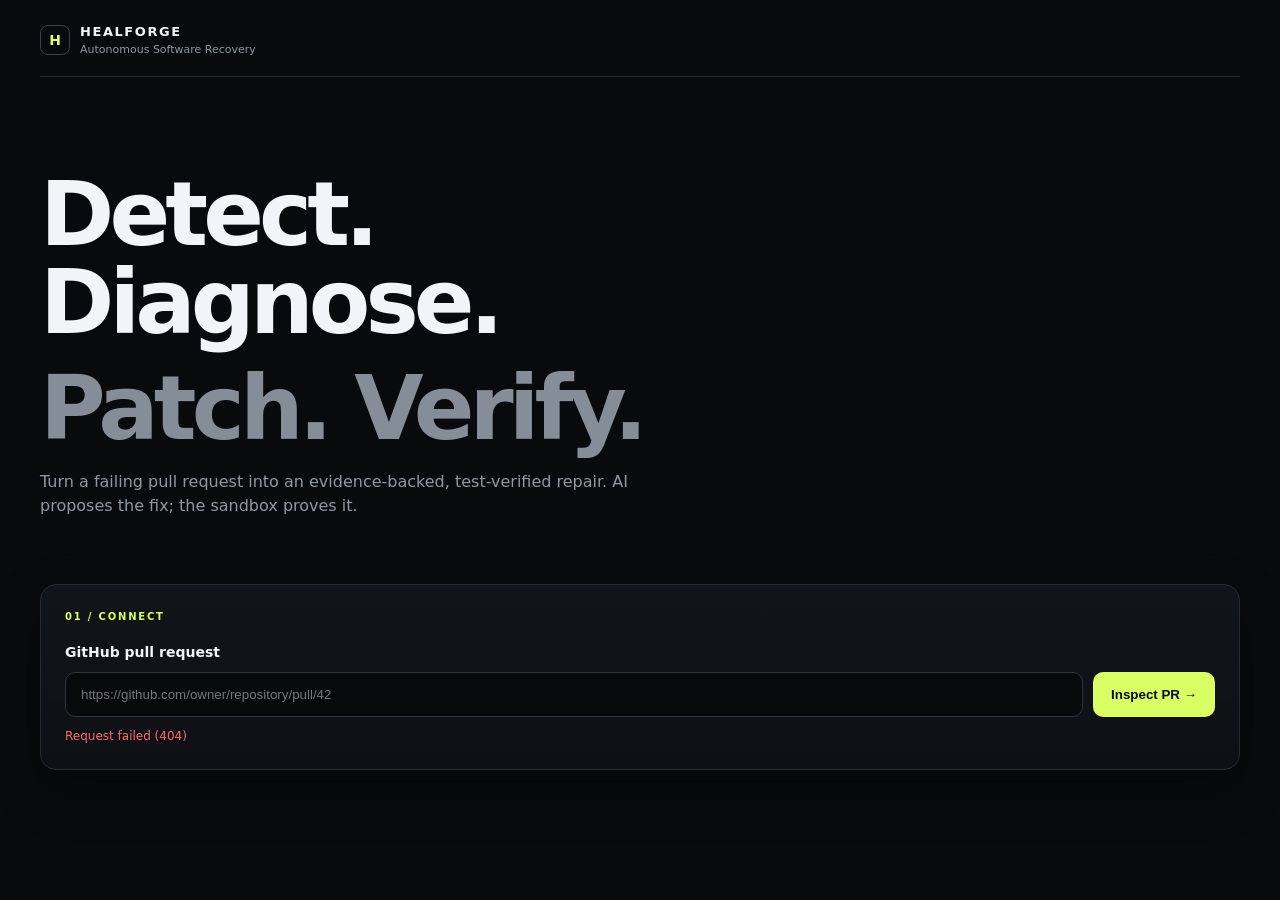
==== static/index.html @ f7b321ee "Initial working HEALFORGE recovery pipeline" ====
<!doctype html>
<html lang="en">
<head>
<meta charset="utf-8" />
<meta name="viewport" content="width=device-width,initial-scale=1" />
<title>HEALFORGE — Autonomous Software Recovery</title>
<link rel="stylesheet" href="/static/styles.css" />
</head>
<body>
<div class="shell">
<header class="topbar">
  <div class="brand"><span class="mark">H</span><div><strong>HEALFORGE</strong><small>Autonomous Software Recovery</small></div></div>
</header>
<main>
<section class="hero">
  <h1>Detect. Diagnose.</h1><h1><span>Patch. Verify.</span></h1>
  <p>Turn a failing pull request into an evidence-backed, test-verified repair. AI proposes the fix; the sandbox proves it.</p>
</section>
<section class="card input-card">
  <div class="section-label">01 / CONNECT</div>
  <label for="prUrl">GitHub pull request</label>
  <div class="input-row"><input id="prUrl" placeholder="https://github.com/owner/repository/pull/42" autocomplete="off" /><button id="inspect">Inspect PR <span>→</span></button></div>
  <div id="config" class="hint"></div>
</section>
<section id="workspace" class="hidden">
  <div class="grid two">
    <section class="card">
      <div class="section-label">02 / EVIDENCE</div>
      <div id="prMeta"></div>
      <div class="metric-row"><div><b id="fileCount">0</b><small>changed files</small></div><div><b id="checkCount">0</b><small>CI checks</small></div><div><b id="contextChars">0</b><small>context chars</small></div></div>
      <div id="files" class="file-list"></div>
    </section>
    <section class="card pipeline">
      <div class="section-label">03 / RECOVERY PIPELINE</div>
      <div class="stage active" id="stageInspect"><span>01</span><div><b>Repository evidence</b><small>PR diff, checks, changed files</small></div><em>READY</em></div>
      <div class="stage" id="stageDiagnose"><span>02</span><div><b>AI diagnosis</b><small>Root cause and repair strategy</small></div><em>WAITING</em></div>
      <div class="stage" id="stageRepair"><span>03</span><div><b>Patch generation</b><small>Minimal unified diff</small></div><em>WAITING</em></div>
      <div class="stage" id="stageVerify"><span>04</span><div><b>Sandbox verification</b><small>Apply patch, run tests</small></div><em>WAITING</em></div>
      <button class="primary full" id="runRecovery">Run recovery</button>
    </section>
  </div>
  <section id="diagnosisCard" class="card hidden result-card"></section>
  <section id="patchCard" class="card hidden result-card"></section>
  <section id="verifyCard" class="card hidden result-card"></section>
</section>
</main>
</div>
<script src="/static/app.js"></script>
</body>
</html>
---- static/styles.css ----
:root{
    --bg:#090a0c;
    --panel:#101216;
    --panel2:#14171c;
    --line:#262a31;
    --text:#f2f4f7;
    --muted:#8f98a5;
    --accent:#d9ff65;
    --danger:#ff6b6b;
    --blue:#78a9ff}
    *{
        box-sizing:border-box
    }
    body {
    margin: 0;
    background: #090a0c;
    color: var(--text);
    font: 14px/1.5 Inter, ui-sans-serif, system-ui, -apple-system, "Segoe UI", sans-serif;
    }
    .shell {
    width: 100%;
    max-width: none;
    margin: 0;
    padding: 22px 40px;
    }
    .topbar
    {display:flex;
        justify-content:space-between;
        align-items:center;
        border-bottom:1px solid var(--line)
        ;padding-bottom:18px
    }
    .brand{
        display:flex;
        gap:10px;
        align-items:center
    }
    .brand strong{
        display:block;
        letter-spacing:.12em;
        font-size:13px
    }
    .brand small{
        display:block;
        color:var(--muted);
        font-size:11px
    }
    .mark{
        display:grid;
        place-items:center;
        width:30px;
        height:30px;
        border:1px solid #3b414a;
        border-radius:8px;
        color:var(--accent);
        font-weight:800
    }
    .hero{
        padding:76px 0 50px;
        max-width:760px
    }
    .eyebrow,.section-label{
        color:var(--accent);
        font-size:10px;
        letter-spacing:.18em;
        font-weight:800
    }
    .hero h1 {
    font-size: clamp(56px, 7vw, 96px);
    line-height: 0.98;
    letter-spacing: -0.055em;
    margin: 18px 0;
    }
    .hero h1 span{
        color:#858d98
    }
    .hero p{
        max-width:650px;
        color:var(--muted);
        font-size:16px
    }
    .card{
        background:linear-gradient(180deg,#111419,#0e1014);
        border:1px solid var(--line);
        border-radius:16px;
        padding:24px;
        box-shadow:0 20px 50px #0005
    }
    .input-card label{
        display:block;
        margin:18px 0 9px;
        font-weight:700
    }.input-row{
        display:flex;
        gap:10px
    }
    .input-row input{
        flex:1;
        min-width:0;
        background:#08090b;
        border:1px solid #30353d;
        color:var(--text);
        border-radius:10px;
        padding:14px 15px;
        outline:none
    }
    .input-row input:focus{
        border-color:#707b8a
    }
    .button,button{
        border:0;
        cursor:pointer
    }
    .input-row button,.primary{
        background:var(--accent);
        color:#0a0c08;
        font-weight:800;
        border-radius:10px;
        padding:0 18px
    }
    .hint{
        margin-top:10px;
        color:var(--muted);
        font-size:12px
    }
    .grid.two{
        display:grid;
        grid-template-columns:1.25fr .75fr;
        gap:16px;
        margin-top:16px
    }.metric-row{
        display:flex;
        gap:34px;
        border-top:1px solid var(--line);
        border-bottom:1px solid var(--line);
        padding:16px 0;margin:20px 0
    }
    .metric-row b{
        display:block;font-size:20px
    }
    .metric-row small{
        color:var(--muted)
    }
    .file-list{
        display:grid;
        gap:7px
    }
    .file{
        display:flex;
        justify-content:space-between;
        gap:10px;
        background:#0a0c0f;
        border:1px solid #20242b;
        padding:9px 11px;
        border-radius:8px;
        font-family:ui-monospace,monospace;
        font-size:11px
    }
    .file em{
        font-style:normal;
        color:var(--muted)
    }
    .stage{
        display:grid;
        grid-template-columns:32px 1fr auto;
        gap:10px;
        align-items:center;
        padding:13px 0;
        border-bottom:1px solid var(--line)
    }
    .stage>span{
        color:#5e6672;
        font-family:ui-monospace
    }
    .stage b{
        display:block
    }
    .stage small{
        display:block;
        color:var(--muted);
        font-size:11px
    }
    .stage em{
        font-style:normal;
        color:#555d68;
        font-size:9px;
        letter-spacing:.1em
    }
    .stage.active em{
        color:var(--accent)
    }
    .stage.done em{
        color:var(--accent)
    }
    .stage.fail em{
        color:var(--danger)
    }
    .full{
        width:100%;
        height:46px;
        margin-top:20px
    }
    .result-card{
        margin-top:16px
    }
    .result-title{
        display:flex;
        justify-content:space-between;
        align-items:center
    }
    .result-title h2{
        margin:0;
        font-size:20px
    }
    .pill{
        font-size:10px;
        padding:5px 8px;
        border-radius:20px;
        border:1px solid #343941;
        color:var(--muted)
    }
    .pill.good{
        color:var(--accent);
        border-color:#46522d
    }
    .pill.bad{
        color:var(--danger);
        border-color:#553131
    }
    .content{
        color:#c8cdd5
    }
    .code{
        white-space:pre-wrap;
        background:#08090b;
        border:1px solid #242830;
        border-radius:10px;
        padding:16px;
        overflow:auto;
        font:12px/1.55 ui-monospace,SFMono-Regular,Consolas,monospace
    }
    .kv{
        display:grid;
        grid-template-columns:150px 1fr;
        gap:9px;
        margin-top:18px
    }
    .kv b{
        color:#fff
    }
    .kv span{
        color:var(--muted)
    }
    .actions{
        display:flex;
        gap:10px;
        margin-top:16px
    }
    .secondary{
        background:#1a1e24;
        color:#e6e9ed;
        border:1px solid #30353d;
        border-radius:9px;
                        padding:10px 14px
    }
    .hidden{
        display:none
    }
    footer{
        display:flex;
        justify-content:space-between;
        color:#59616d;
        font-size:10px;
        letter-spacing:.1em;
        padding:45px 0 20px;
        border-top:1px solid var(--line);
        margin-top:55px
    }
    @media(max-width:800px){
        .grid.two{
            grid-template-columns:1fr
        }
        .input-row{
            flex-direction:column
        }
        .input-row button{
            height:45px
        }
        .hero{
            padding-top:50px
        }
        .hero h1{
            font-size:56px
        }
        .shell{
            padding:16px
        }
        .kv{
            grid-template-columns:1fr
        }
        footer{
            display:block
        }
        footer span{
            display:block;
            margin:6px 0
        }
    }
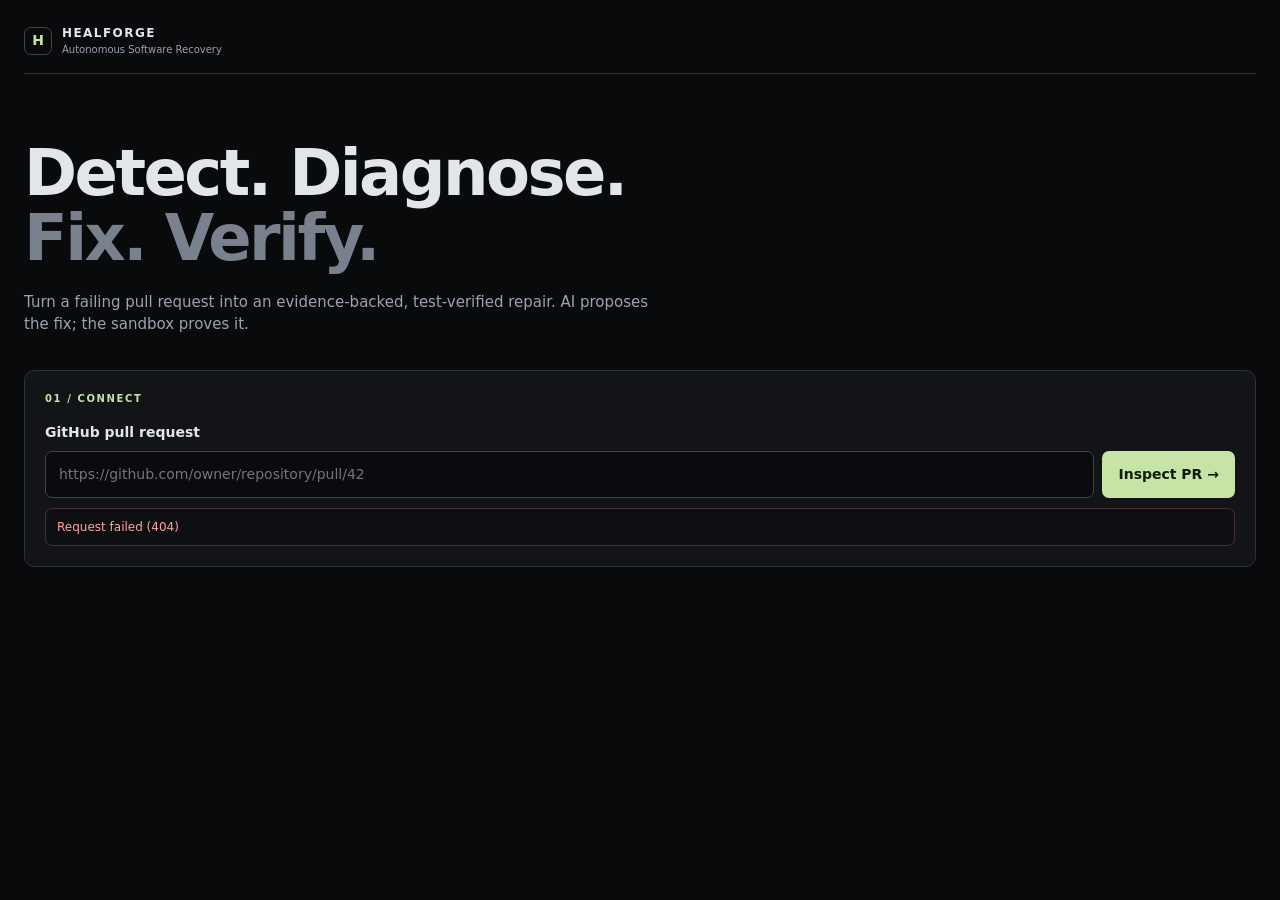
==== commit 4c68e26c: "HEALFORGE stable end-to-end recovery pipeline" ====
--- a/static/index.html
+++ b/static/index.html
@@ -13,7 +13,8 @@
 </header>
 <main>
 <section class="hero">
-  <h1>Detect. Diagnose.</h1><h1><span>Patch. Verify.</span></h1>
+  <h1>Detect. Diagnose.</h1>
+  <h1><span>Fix. Verify.</span></h1>
   <p>Turn a failing pull request into an evidence-backed, test-verified repair. AI proposes the fix; the sandbox proves it.</p>
 </section>
 <section class="card input-card">
@@ -21,6 +22,7 @@
   <label for="prUrl">GitHub pull request</label>
   <div class="input-row"><input id="prUrl" placeholder="https://github.com/owner/repository/pull/42" autocomplete="off" /><button id="inspect">Inspect PR <span>→</span></button></div>
   <div id="config" class="hint"></div>
+  <div id="notice" class="notice hidden" role="status" aria-live="polite"></div>
 </section>
 <section id="workspace" class="hidden">
   <div class="grid two">
--- a/static/styles.css
+++ b/static/styles.css
@@ -1,308 +1,349 @@
-:root{
-    --bg:#090a0c;
-    --panel:#101216;
-    --panel2:#14171c;
-    --line:#262a31;
-    --text:#f2f4f7;
-    --muted:#8f98a5;
-    --accent:#d9ff65;
-    --danger:#ff6b6b;
-    --blue:#78a9ff}
-    *{
-        box-sizing:border-box
-    }
-    body {
-    margin: 0;
-    background: #090a0c;
-    color: var(--text);
-    font: 14px/1.5 Inter, ui-sans-serif, system-ui, -apple-system, "Segoe UI", sans-serif;
-    }
-    .shell {
-    width: 100%;
-    max-width: none;
-    margin: 0;
-    padding: 22px 40px;
-    }
-    .topbar
-    {display:flex;
-        justify-content:space-between;
-        align-items:center;
-        border-bottom:1px solid var(--line)
-        ;padding-bottom:18px
-    }
-    .brand{
-        display:flex;
-        gap:10px;
-        align-items:center
-    }
-    .brand strong{
-        display:block;
-        letter-spacing:.12em;
-        font-size:13px
-    }
-    .brand small{
-        display:block;
-        color:var(--muted);
-        font-size:11px
-    }
-    .mark{
-        display:grid;
-        place-items:center;
-        width:30px;
-        height:30px;
-        border:1px solid #3b414a;
-        border-radius:8px;
-        color:var(--accent);
-        font-weight:800
-    }
-    .hero{
-        padding:76px 0 50px;
-        max-width:760px
-    }
-    .eyebrow,.section-label{
-        color:var(--accent);
-        font-size:10px;
-        letter-spacing:.18em;
-        font-weight:800
-    }
-    .hero h1 {
-    font-size: clamp(56px, 7vw, 96px);
-    line-height: 0.98;
-    letter-spacing: -0.055em;
-    margin: 18px 0;
-    }
-    .hero h1 span{
-        color:#858d98
-    }
-    .hero p{
-        max-width:650px;
-        color:var(--muted);
-        font-size:16px
-    }
-    .card{
-        background:linear-gradient(180deg,#111419,#0e1014);
-        border:1px solid var(--line);
-        border-radius:16px;
-        padding:24px;
-        box-shadow:0 20px 50px #0005
-    }
-    .input-card label{
-        display:block;
-        margin:18px 0 9px;
-        font-weight:700
-    }.input-row{
-        display:flex;
-        gap:10px
-    }
-    .input-row input{
-        flex:1;
-        min-width:0;
-        background:#08090b;
-        border:1px solid #30353d;
-        color:var(--text);
-        border-radius:10px;
-        padding:14px 15px;
-        outline:none
-    }
-    .input-row input:focus{
-        border-color:#707b8a
-    }
-    .button,button{
-        border:0;
-        cursor:pointer
-    }
-    .input-row button,.primary{
-        background:var(--accent);
-        color:#0a0c08;
-        font-weight:800;
-        border-radius:10px;
-        padding:0 18px
-    }
-    .hint{
-        margin-top:10px;
-        color:var(--muted);
-        font-size:12px
-    }
-    .grid.two{
-        display:grid;
-        grid-template-columns:1.25fr .75fr;
-        gap:16px;
-        margin-top:16px
-    }.metric-row{
-        display:flex;
-        gap:34px;
-        border-top:1px solid var(--line);
-        border-bottom:1px solid var(--line);
-        padding:16px 0;margin:20px 0
-    }
-    .metric-row b{
-        display:block;font-size:20px
-    }
-    .metric-row small{
-        color:var(--muted)
-    }
-    .file-list{
-        display:grid;
-        gap:7px
-    }
-    .file{
-        display:flex;
-        justify-content:space-between;
-        gap:10px;
-        background:#0a0c0f;
-        border:1px solid #20242b;
-        padding:9px 11px;
-        border-radius:8px;
-        font-family:ui-monospace,monospace;
-        font-size:11px
-    }
-    .file em{
-        font-style:normal;
-        color:var(--muted)
-    }
-    .stage{
-        display:grid;
-        grid-template-columns:32px 1fr auto;
-        gap:10px;
-        align-items:center;
-        padding:13px 0;
-        border-bottom:1px solid var(--line)
-    }
-    .stage>span{
-        color:#5e6672;
-        font-family:ui-monospace
-    }
-    .stage b{
-        display:block
-    }
-    .stage small{
-        display:block;
-        color:var(--muted);
-        font-size:11px
-    }
-    .stage em{
-        font-style:normal;
-        color:#555d68;
-        font-size:9px;
-        letter-spacing:.1em
-    }
-    .stage.active em{
-        color:var(--accent)
-    }
-    .stage.done em{
-        color:var(--accent)
-    }
-    .stage.fail em{
-        color:var(--danger)
-    }
-    .full{
-        width:100%;
-        height:46px;
-        margin-top:20px
-    }
-    .result-card{
-        margin-top:16px
-    }
-    .result-title{
-        display:flex;
-        justify-content:space-between;
-        align-items:center
-    }
-    .result-title h2{
-        margin:0;
-        font-size:20px
-    }
-    .pill{
-        font-size:10px;
-        padding:5px 8px;
-        border-radius:20px;
-        border:1px solid #343941;
-        color:var(--muted)
-    }
-    .pill.good{
-        color:var(--accent);
-        border-color:#46522d
-    }
-    .pill.bad{
-        color:var(--danger);
-        border-color:#553131
-    }
-    .content{
-        color:#c8cdd5
-    }
-    .code{
-        white-space:pre-wrap;
-        background:#08090b;
-        border:1px solid #242830;
-        border-radius:10px;
-        padding:16px;
-        overflow:auto;
-        font:12px/1.55 ui-monospace,SFMono-Regular,Consolas,monospace
-    }
-    .kv{
-        display:grid;
-        grid-template-columns:150px 1fr;
-        gap:9px;
-        margin-top:18px
-    }
-    .kv b{
-        color:#fff
-    }
-    .kv span{
-        color:var(--muted)
-    }
-    .actions{
-        display:flex;
-        gap:10px;
-        margin-top:16px
-    }
-    .secondary{
-        background:#1a1e24;
-        color:#e6e9ed;
-        border:1px solid #30353d;
-        border-radius:9px;
-                        padding:10px 14px
-    }
-    .hidden{
-        display:none
-    }
-    footer{
-        display:flex;
-        justify-content:space-between;
-        color:#59616d;
-        font-size:10px;
-        letter-spacing:.1em;
-        padding:45px 0 20px;
-        border-top:1px solid var(--line);
-        margin-top:55px
-    }
-    @media(max-width:800px){
-        .grid.two{
-            grid-template-columns:1fr
-        }
-        .input-row{
-            flex-direction:column
-        }
-        .input-row button{
-            height:45px
-        }
-        .hero{
-            padding-top:50px
-        }
-        .hero h1{
-            font-size:56px
-        }
-        .shell{
-            padding:16px
-        }
-        .kv{
-            grid-template-columns:1fr
-        }
-        footer{
-            display:block
-        }
-        footer span{
-            display:block;
-            margin:6px 0
-        }
-    }
+:root {
+  --bg: #090a0c;
+  --panel: #121418;
+  --panel-soft: #0e0f12;
+  --line: #2c313a;
+  --line-strong: #3e4451;
+  --text: #e2e5e9;
+  --muted: #9ba3b0;
+  --accent: #c5e4a5;
+  --accent-ink: #111a0d;
+  --danger: #fca5a5;
+  --success: #86efac;
+}
+
+* { box-sizing: border-box; }
+
+html { background: var(--bg); }
+
+body {
+  margin: 0;
+  background: var(--bg);
+  color: var(--text);
+  font: 14px/1.5 Inter, ui-sans-serif, system-ui, -apple-system, "Segoe UI", sans-serif;
+}
+
+button, input { font: inherit; }
+
+.shell {
+  width: min(1380px, calc(100% - 48px));
+  margin: 0 auto;
+  padding: 24px 0 34px;
+}
+
+.topbar {
+  display: flex;
+  align-items: center;
+  border-bottom: 1px solid var(--line);
+  padding-bottom: 16px;
+}
+
+.brand {
+  display: flex;
+  gap: 10px;
+  align-items: center;
+}
+
+.brand strong {
+  display: block;
+  letter-spacing: .12em;
+  font-size: 12px;
+}
+
+.brand small {
+  display: block;
+  color: var(--muted);
+  font-size: 10px;
+}
+
+.mark {
+  display: grid;
+  place-items: center;
+  width: 28px;
+  height: 28px;
+  border: 1px solid var(--line-strong);
+  border-radius: 7px;
+  color: var(--accent);
+  font-weight: 800;
+}
+
+.hero {
+  padding: 54px 0 34px;
+  max-width: 760px;
+}
+
+.eyebrow, .section-label {
+  color: var(--accent);
+  font-size: 10px;
+  letter-spacing: .16em;
+  font-weight: 800;
+}
+
+.hero h1 {
+  font-size: clamp(48px, 5vw, 78px);
+  line-height: .99;
+  letter-spacing: -.04em;
+  margin: 14px 0 0;
+}
+
+.hero h1 + h1 { margin-top: 2px; }
+
+.hero h1 span { color: #78818d; }
+
+.hero p {
+  max-width: 650px;
+  color: var(--muted);
+  font-size: 15px;
+  margin: 20px 0 0;
+}
+
+.card {
+  background: var(--panel);
+  border: 1px solid var(--line);
+  border-radius: 10px;
+  padding: 20px;
+}
+
+.input-card label {
+  display: block;
+  margin: 16px 0 8px;
+  font-weight: 700;
+}
+
+.input-row {
+  display: flex;
+  gap: 8px;
+}
+
+.input-row input {
+  flex: 1;
+  min-width: 0;
+  background: #090b0e;
+  border: 1px solid var(--line-strong);
+  color: var(--text);
+  border-radius: 7px;
+  padding: 12px 13px;
+  outline: none;
+}
+
+.input-row input:focus {
+  border-color: #69727e;
+}
+
+.button, button {
+  border: 0;
+  cursor: pointer;
+}
+
+.input-row button, .primary {
+  background: var(--accent);
+  color: var(--accent-ink);
+  font-weight: 800;
+  border-radius: 7px;
+  padding: 0 16px;
+}
+
+button:disabled {
+  cursor: wait;
+  opacity: .62;
+}
+
+.hint {
+  margin-top: 9px;
+  color: var(--muted);
+  font-size: 12px;
+}
+
+.notice {
+  margin-top: 10px;
+  padding: 9px 11px;
+  border: 1px solid var(--line);
+  border-radius: 7px;
+  color: var(--muted);
+  font-size: 12px;
+  background: var(--panel-soft);
+}
+
+.notice.error {
+  color: var(--danger);
+  border-color: #4a3032;
+}
+
+.grid.two {
+  display: grid;
+  grid-template-columns: minmax(0, 1.25fr) minmax(320px, .75fr);
+  gap: 12px;
+  margin-top: 12px;
+}
+
+.metric-row {
+  display: flex;
+  gap: 30px;
+  border-top: 1px solid var(--line);
+  border-bottom: 1px solid var(--line);
+  padding: 14px 0;
+  margin: 17px 0;
+}
+
+.metric-row b {
+  display: block;
+  font-size: 18px;
+}
+
+.metric-row small {
+  color: var(--muted);
+}
+
+.file-list {
+  display: grid;
+  gap: 6px;
+}
+
+.file {
+  display: flex;
+  justify-content: space-between;
+  gap: 10px;
+  background: var(--panel-soft);
+  border: 1px solid var(--line);
+  padding: 8px 10px;
+  border-radius: 6px;
+  font-family: ui-monospace, monospace;
+  font-size: 11px;
+}
+
+.file em {
+  font-style: normal;
+  color: var(--muted);
+}
+
+.stage {
+  display: grid;
+  grid-template-columns: 30px 1fr auto;
+  gap: 9px;
+  align-items: center;
+  padding: 12px 0;
+  border-bottom: 1px solid var(--line);
+}
+
+.stage > span {
+  color: #5e6672;
+  font-family: ui-monospace, monospace;
+}
+
+.stage b { display: block; }
+
+.stage small {
+  display: block;
+  color: var(--muted);
+  font-size: 11px;
+}
+
+.stage em {
+  font-style: normal;
+  color: #59616d;
+  font-size: 9px;
+  letter-spacing: .1em;
+}
+
+.stage.active em, .stage.done em { color: var(--accent); }
+.stage.fail em { color: var(--danger); }
+
+.full {
+  width: 100%;
+  height: 42px;
+  margin-top: 16px;
+}
+
+.result-card { margin-top: 12px; }
+
+.result-title {
+  display: flex;
+  justify-content: space-between;
+  align-items: center;
+  gap: 12px;
+}
+
+.result-title h2 {
+  margin: 0;
+  font-size: 18px;
+}
+
+.pill {
+  flex: 0 0 auto;
+  font-size: 10px;
+  padding: 4px 7px;
+  border-radius: 12px;
+  border: 1px solid var(--line-strong);
+  color: var(--muted);
+}
+
+.pill.good {
+  color: var(--accent);
+  border-color: #45503a;
+}
+
+.pill.bad {
+  color: var(--danger);
+  border-color: #553436;
+}
+
+.content { color: #c8cdd5; }
+
+.code {
+  white-space: pre-wrap;
+  background: #080a0d;
+  border: 1px solid var(--line);
+  border-radius: 7px;
+  padding: 13px;
+  overflow: auto;
+  font: 12px/1.5 ui-monospace, SFMono-Regular, Consolas, monospace;
+}
+
+.kv {
+  display: grid;
+  grid-template-columns: 145px 1fr;
+  gap: 8px;
+  margin-top: 16px;
+}
+
+.kv b { color: #fff; }
+.kv span { color: var(--muted); }
+
+.actions {
+  display: flex;
+  gap: 8px;
+  margin-top: 14px;
+}
+
+.secondary {
+  background: #171b20;
+  color: #e6e9ed;
+  border: 1px solid var(--line-strong);
+  border-radius: 7px;
+  padding: 9px 12px;
+}
+
+.hidden { display: none; }
+
+footer {
+  display: flex;
+  justify-content: space-between;
+  color: #59616d;
+  font-size: 10px;
+  letter-spacing: .1em;
+  padding: 32px 0 16px;
+  border-top: 1px solid var(--line);
+  margin-top: 42px;
+}
+
+@media (max-width: 800px) {
+  .shell { width: min(100% - 28px, 680px); }
+  .grid.two { grid-template-columns: 1fr; }
+  .input-row { flex-direction: column; }
+  .input-row button { height: 42px; }
+  .hero { padding-top: 42px; }
+  .hero h1 { font-size: 50px; }
+  .kv { grid-template-columns: 1fr; }
+  footer { display: block; }
+  footer span { display: block; margin: 6px 0; }
+}
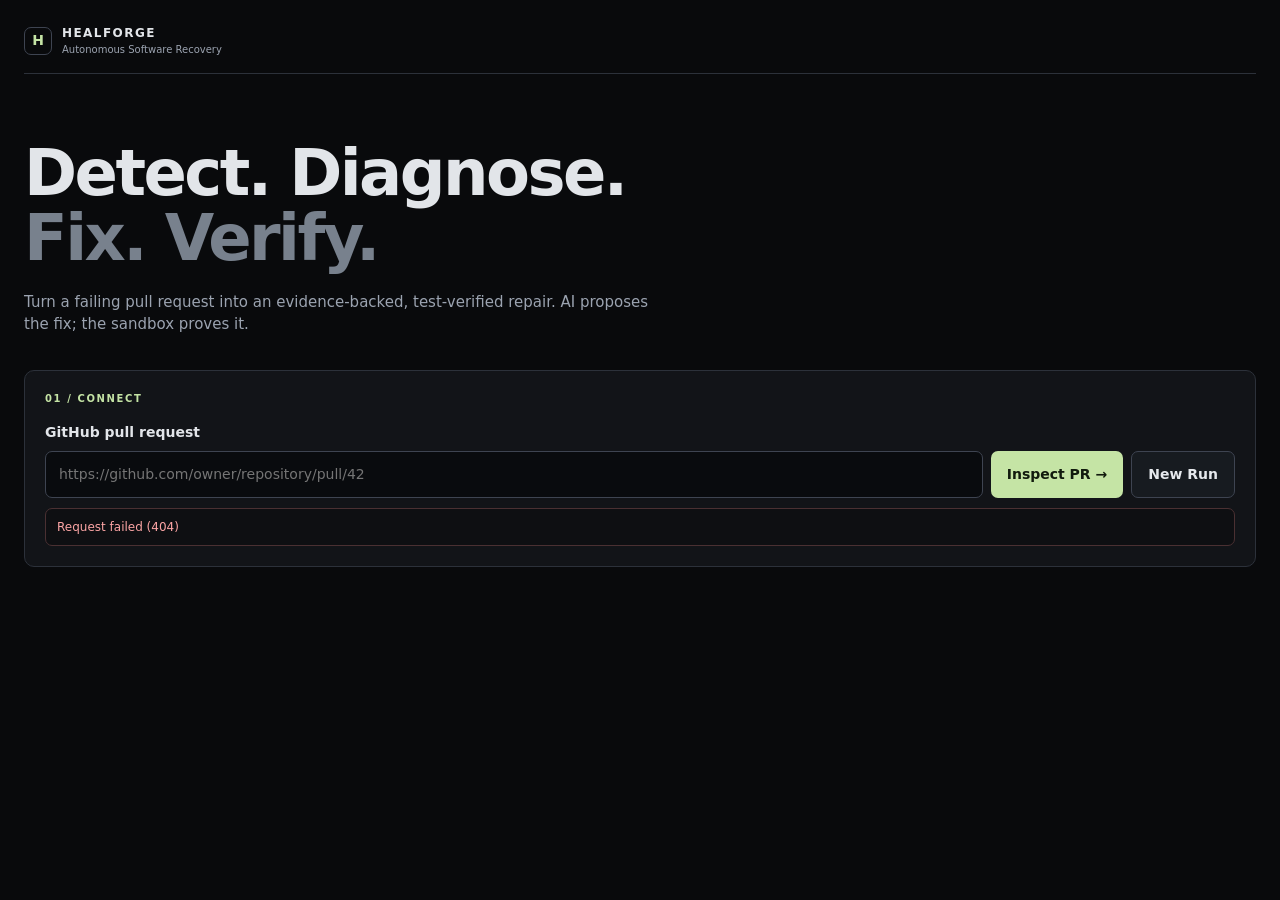
==== commit 816a2c26: "Fix UI state persistence bug with automatic reset on inspect and New Run button" ====
--- a/static/index.html
+++ b/static/index.html
@@ -20,7 +20,7 @@
 <section class="card input-card">
   <div class="section-label">01 / CONNECT</div>
   <label for="prUrl">GitHub pull request</label>
-  <div class="input-row"><input id="prUrl" placeholder="https://github.com/owner/repository/pull/42" autocomplete="off" /><button id="inspect">Inspect PR <span>→</span></button></div>
+  <div class="input-row"><input id="prUrl" placeholder="https://github.com/owner/repository/pull/42" autocomplete="off" /><button id="inspect">Inspect PR <span>→</span></button><button id="newRun" class="secondary" type="button" title="Start a fresh run">New Run</button></div>
   <div id="config" class="hint"></div>
   <div id="notice" class="notice hidden" role="status" aria-live="polite"></div>
 </section>
--- a/static/styles.css
+++ b/static/styles.css
@@ -12,9 +12,13 @@
   --success: #86efac;
 }
 
-* { box-sizing: border-box; }
-
-html { background: var(--bg); }
+* {
+  box-sizing: border-box;
+}
+
+html {
+  background: var(--bg);
+}
 
 body {
   margin: 0;
@@ -23,7 +27,10 @@
   font: 14px/1.5 Inter, ui-sans-serif, system-ui, -apple-system, "Segoe UI", sans-serif;
 }
 
-button, input { font: inherit; }
+button,
+input {
+  font: inherit;
+}
 
 .shell {
   width: min(1380px, calc(100% - 48px));
@@ -72,7 +79,8 @@
   max-width: 760px;
 }
 
-.eyebrow, .section-label {
+.eyebrow,
+.section-label {
   color: var(--accent);
   font-size: 10px;
   letter-spacing: .16em;
@@ -86,9 +94,13 @@
   margin: 14px 0 0;
 }
 
-.hero h1 + h1 { margin-top: 2px; }
-
-.hero h1 span { color: #78818d; }
+.hero h1+h1 {
+  margin-top: 2px;
+}
+
+.hero h1 span {
+  color: #78818d;
+}
 
 .hero p {
   max-width: 650px;
@@ -130,17 +142,34 @@
   border-color: #69727e;
 }
 
-.button, button {
+.button,
+button {
   border: 0;
   cursor: pointer;
 }
 
-.input-row button, .primary {
+.input-row button,
+.primary {
   background: var(--accent);
   color: var(--accent-ink);
   font-weight: 800;
   border-radius: 7px;
   padding: 0 16px;
+}
+
+.input-row button.secondary {
+  background: #171b20;
+  color: #e6e9ed;
+  border: 1px solid var(--line-strong);
+  font-weight: 600;
+  transition: all .15s ease;
+  white-space: nowrap;
+}
+
+.input-row button.secondary:hover {
+  background: #22272e;
+  border-color: #69727e;
+  color: #ffffff;
 }
 
 button:disabled {
@@ -225,12 +254,14 @@
   border-bottom: 1px solid var(--line);
 }
 
-.stage > span {
+.stage>span {
   color: #5e6672;
   font-family: ui-monospace, monospace;
 }
 
-.stage b { display: block; }
+.stage b {
+  display: block;
+}
 
 .stage small {
   display: block;
@@ -245,8 +276,14 @@
   letter-spacing: .1em;
 }
 
-.stage.active em, .stage.done em { color: var(--accent); }
-.stage.fail em { color: var(--danger); }
+.stage.active em,
+.stage.done em {
+  color: var(--accent);
+}
+
+.stage.fail em {
+  color: var(--danger);
+}
 
 .full {
   width: 100%;
@@ -254,7 +291,9 @@
   margin-top: 16px;
 }
 
-.result-card { margin-top: 12px; }
+.result-card {
+  margin-top: 12px;
+}
 
 .result-title {
   display: flex;
@@ -287,7 +326,9 @@
   border-color: #553436;
 }
 
-.content { color: #c8cdd5; }
+.content {
+  color: #c8cdd5;
+}
 
 .code {
   white-space: pre-wrap;
@@ -306,8 +347,13 @@
   margin-top: 16px;
 }
 
-.kv b { color: #fff; }
-.kv span { color: var(--muted); }
+.kv b {
+  color: #fff;
+}
+
+.kv span {
+  color: var(--muted);
+}
 
 .actions {
   display: flex;
@@ -323,7 +369,9 @@
   padding: 9px 12px;
 }
 
-.hidden { display: none; }
+.hidden {
+  display: none;
+}
 
 footer {
   display: flex;
@@ -337,13 +385,40 @@
 }
 
 @media (max-width: 800px) {
-  .shell { width: min(100% - 28px, 680px); }
-  .grid.two { grid-template-columns: 1fr; }
-  .input-row { flex-direction: column; }
-  .input-row button { height: 42px; }
-  .hero { padding-top: 42px; }
-  .hero h1 { font-size: 50px; }
-  .kv { grid-template-columns: 1fr; }
-  footer { display: block; }
-  footer span { display: block; margin: 6px 0; }
-}
+  .shell {
+    width: min(100% - 28px, 680px);
+  }
+
+  .grid.two {
+    grid-template-columns: 1fr;
+  }
+
+  .input-row {
+    flex-direction: column;
+  }
+
+  .input-row button {
+    height: 42px;
+  }
+
+  .hero {
+    padding-top: 42px;
+  }
+
+  .hero h1 {
+    font-size: 50px;
+  }
+
+  .kv {
+    grid-template-columns: 1fr;
+  }
+
+  footer {
+    display: block;
+  }
+
+  footer span {
+    display: block;
+    margin: 6px 0;
+  }
+}
